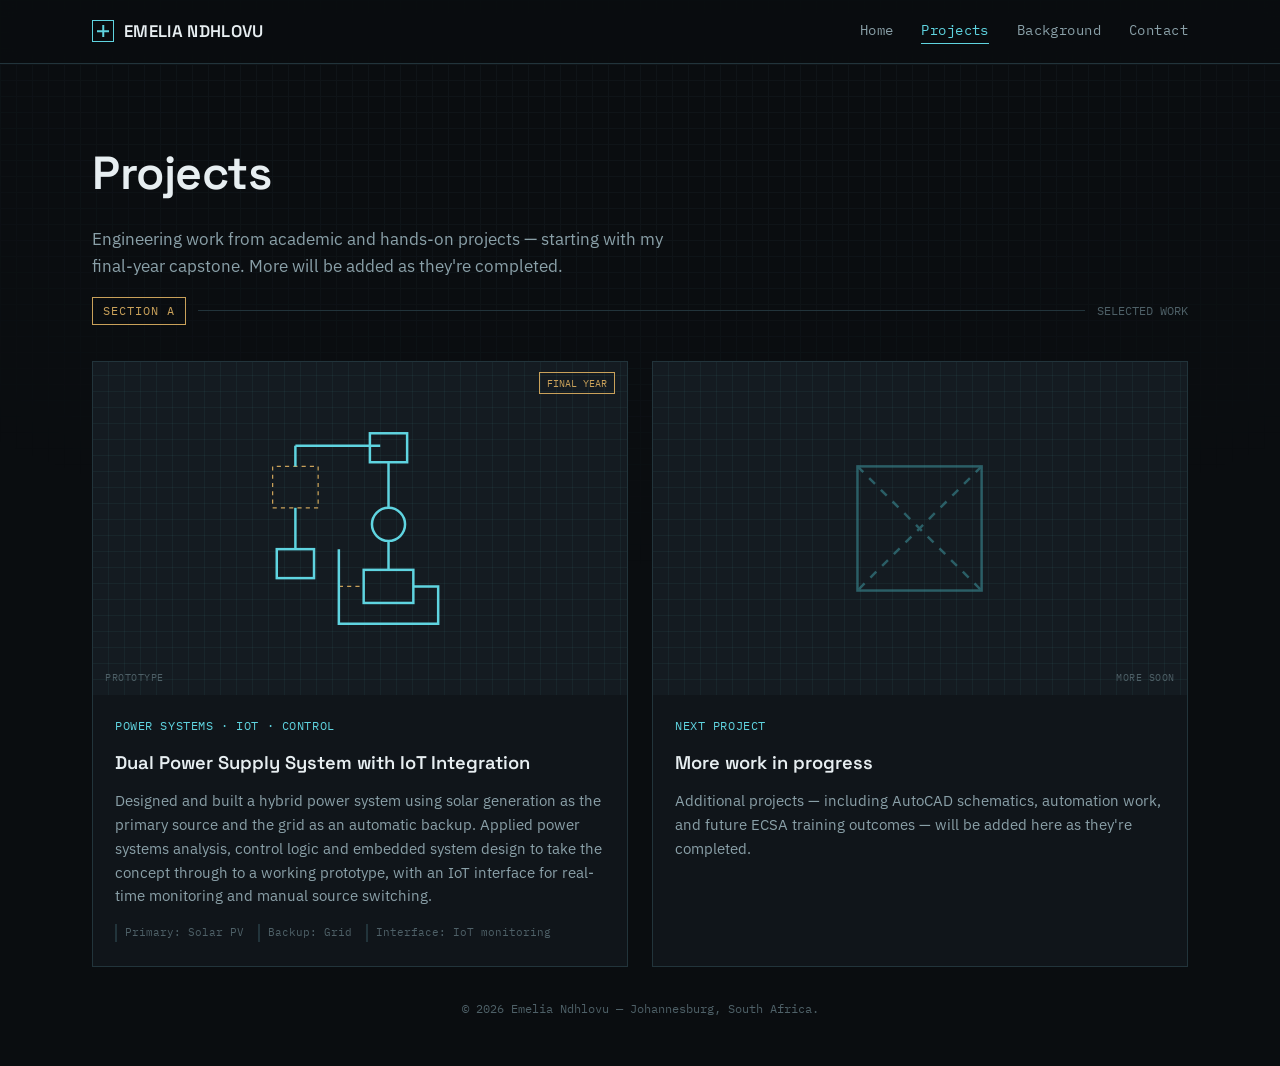
==== projects.html @ 5806769b "Add files via upload" ====
<!DOCTYPE html>
<html lang="en">
<head>
<meta charset="UTF-8">
<meta name="viewport" content="width=device-width, initial-scale=1.0">
<title>Projects — Emelia Ndhlovu</title>
<link rel="preconnect" href="https://fonts.googleapis.com">
<link href="https://fonts.googleapis.com/css2?family=Space+Grotesk:wght@400;500;600;700&family=IBM+Plex+Sans:wght@400;500;600&family=IBM+Plex+Mono:wght@400;500;600&display=swap" rel="stylesheet">
<link rel="stylesheet" href="style.css">
</head>
<body>

<div class="grid-bg" aria-hidden="true"></div>

<header>
  <div class="nav">
    <a href="index.html" class="brand"><span class="mark"></span>EMELIA NDHLOVU</a>
    <nav class="links">
      <a href="index.html">Home</a>
      <a href="projects.html" class="active">Projects</a>
      <a href="background.html">Background</a>
      <a href="contact.html">Contact</a>
    </nav>
  </div>
</header>

<main>

  <section class="wrap page-header">
    <h1 class="page-title">Projects</h1>
    <p class="page-lede">Engineering work from academic and hands-on projects — starting with my final-year capstone. More will be added as they're completed.</p>
  </section>

  <section class="wrap">
    <div class="sheet-label">
      <span class="tag">SECTION A</span>
      <span class="rule"></span>
      <span class="num">SELECTED WORK</span>
    </div>

    <div class="projects-grid">

      <article class="project-card">
        <div class="project-viewport">
          <span class="rev-tag">FINAL YEAR</span>
          <svg viewBox="0 0 100 100" fill="none" stroke="#5FD4E0" stroke-width="1.2">
            <rect x="10" y="60" width="18" height="14"/>
            <path d="M19 60 L19 40"/>
            <path d="M8 40 L30 40 L30 20 L8 20 Z" stroke-dasharray="2 2" stroke-width="0.6" stroke="#C9A15A"/>
            <path d="M19 20 L19 10"/>
            <path d="M19 10 L60 10"/>
            <rect x="55" y="4" width="18" height="14"/>
            <path d="M64 18 L64 40"/>
            <circle cx="64" cy="48" r="8"/>
            <path d="M64 56 L64 70"/>
            <rect x="52" y="70" width="24" height="16"/>
            <path d="M40 78 L52 78" stroke-dasharray="2 2" stroke-width="0.6" stroke="#C9A15A"/>
            <path d="M40 60 L40 96 L88 96 L88 78 L76 78" />
          </svg>
          <span class="scale-tag">PROTOTYPE</span>
        </div>
        <div class="project-body">
          <span class="meta">Power Systems · IoT · Control</span>
          <h3>Dual Power Supply System with IoT Integration</h3>
          <p>Designed and built a hybrid power system using solar generation as the primary source and the grid as an automatic backup. Applied power systems analysis, control logic and embedded system design to take the concept through to a working prototype, with an IoT interface for real-time monitoring and manual source switching.</p>
          <div class="specs">
            <span>Primary: Solar PV</span>
            <span>Backup: Grid</span>
            <span>Interface: IoT monitoring</span>
          </div>
        </div>
      </article>

      <article class="project-card">
        <div class="project-viewport">
          <span class="scale-tag" style="left:auto; right:12px;">MORE SOON</span>
          <svg viewBox="0 0 100 100" fill="none" stroke="#3A8B94" stroke-width="1.2" opacity="0.6">
            <line x1="20" y1="20" x2="80" y2="80" stroke-dasharray="4 4"/>
            <line x1="80" y1="20" x2="20" y2="80" stroke-dasharray="4 4"/>
            <rect x="20" y="20" width="60" height="60"/>
          </svg>
        </div>
        <div class="project-body">
          <span class="meta">Next Project</span>
          <h3>More work in progress</h3>
          <p>Additional projects — including AutoCAD schematics, automation work, and future ECSA training outcomes — will be added here as they're completed.</p>
        </div>
      </article>

    </div>
  </section>

</main>

<footer>
  © 2026 Emelia Ndhlovu — Johannesburg, South Africa.
</footer>

</body>
</html>
---- style.css ----
:root{
  --void:#0A0D10;
  --panel:#10151A;
  --panel-2:#141B21;
  --line:#22343B;
  --line-soft:#1A2429;
  --cyan:#5FD4E0;
  --cyan-dim:#3A8B94;
  --brass:#C9A15A;
  --text:#E7EEF1;
  --text-dim:#8AA0A8;
  --text-faint:#4E6067;
  --danger:#D9704F;
}
*{box-sizing:border-box;}
html{scroll-behavior:smooth;}
@media (prefers-reduced-motion: reduce){ html{scroll-behavior:auto;} *{animation-duration:0.01ms !important; transition-duration:0.01ms !important;} }

body{
  margin:0;
  background:var(--void);
  color:var(--text);
  font-family:'IBM Plex Sans', sans-serif;
  font-size:16px;
  line-height:1.6;
}

.grid-bg{
  position:fixed; inset:0; z-index:0; pointer-events:none;
  background-image:
    linear-gradient(var(--line-soft) 1px, transparent 1px),
    linear-gradient(90deg, var(--line-soft) 1px, transparent 1px),
    linear-gradient(var(--line) 1px, transparent 1px),
    linear-gradient(90deg, var(--line) 1px, transparent 1px);
  background-size: 16px 16px, 16px 16px, 128px 128px, 128px 128px;
  opacity:0.35;
  mask-image: radial-gradient(ellipse 90% 70% at 50% 0%, black 40%, transparent 90%);
}

a{color:inherit;}
.wrap{max-width:1160px; margin:0 auto; padding:0 32px; position:relative; z-index:1;}
@media (max-width:640px){ .wrap{padding:0 20px;} }

::selection{ background:var(--cyan); color:var(--void); }
:focus-visible{ outline:2px solid var(--cyan); outline-offset:3px; }

/* ---------- NAV ---------- */
header{
  position:sticky; top:0; z-index:50;
  background:rgba(10,13,16,0.85);
  backdrop-filter:blur(8px);
  border-bottom:1px solid var(--line);
}
.nav{
  display:flex; align-items:center; justify-content:space-between;
  padding:18px 32px; max-width:1160px; margin:0 auto;
}
.brand{
  font-family:'Space Grotesk', sans-serif; font-weight:600; font-size:1.05rem;
  letter-spacing:0.02em; text-decoration:none; display:flex; align-items:center; gap:10px;
}
.brand .mark{
  width:22px; height:22px; border:1.5px solid var(--cyan); position:relative; flex-shrink:0;
}
.brand .mark::before, .brand .mark::after{
  content:''; position:absolute; background:var(--cyan);
}
.brand .mark::before{ width:1.5px; height:12px; top:50%; left:50%; transform:translate(-50%,-50%); }
.brand .mark::after{ height:1.5px; width:12px; top:50%; left:50%; transform:translate(-50%,-50%); }

nav.links{ display:flex; gap:28px; list-style:none; margin:0; padding:0; }
nav.links a{
  text-decoration:none; color:var(--text-dim); font-size:0.88rem;
  font-family:'IBM Plex Mono', monospace; letter-spacing:0.03em;
  transition:color 0.2s; padding-bottom:2px; border-bottom:1px solid transparent;
}
nav.links a:hover{ color:var(--cyan); }
nav.links a.active{ color:var(--cyan); border-bottom-color:var(--cyan); }
@media (max-width:640px){ nav.links{ gap:16px; } nav.links a{ font-size:0.75rem; } }

/* ---------- section label / eyebrow ---------- */
.sheet-label{
  display:flex; align-items:center; gap:12px; margin-bottom:36px;
}
.sheet-label .tag{
  font-family:'IBM Plex Mono', monospace; font-size:0.78rem; color:var(--brass);
  border:1px solid var(--brass); padding:3px 10px; letter-spacing:0.08em;
}
.sheet-label .rule{ flex:1; height:1px; background:var(--line); }
.sheet-label .num{ font-family:'IBM Plex Mono', monospace; font-size:0.78rem; color:var(--text-faint); }

section{ position:relative; z-index:1; padding:96px 0; }
@media (max-width:640px){ section{ padding:64px 0; } }
.page-header{ padding-top:72px; padding-bottom:0; }

h1,h2,h3{ font-family:'Space Grotesk', sans-serif; margin:0; }

/* ---------- HERO ---------- */
.hero{ padding-top:88px; padding-bottom:88px; }
.hero-grid{
  display:grid; grid-template-columns:1.3fr 1fr; gap:56px; align-items:center;
}
@media (max-width:860px){ .hero-grid{ grid-template-columns:1fr; } }

.hero-eyebrow{
  font-family:'IBM Plex Mono', monospace; color:var(--cyan); font-size:0.85rem;
  letter-spacing:0.12em; text-transform:uppercase; margin-bottom:18px; display:block;
}
.hero h1{
  font-size:clamp(2.3rem, 5vw, 3.6rem); font-weight:600; line-height:1.08; letter-spacing:-0.01em;
}
.hero h1 .accent{ color:var(--cyan); }
.hero p.lede{
  color:var(--text-dim); font-size:1.08rem; max-width:52ch; margin-top:22px;
}
.hero-actions{ margin-top:34px; display:flex; gap:16px; flex-wrap:wrap; }

.page-title{
  font-size:clamp(2rem, 4.5vw, 2.9rem); font-weight:600; letter-spacing:-0.01em;
}
.page-lede{ color:var(--text-dim); font-size:1.05rem; max-width:60ch; margin-top:16px; }

.btn{
  font-family:'IBM Plex Mono', monospace; font-size:0.85rem; letter-spacing:0.03em;
  padding:12px 22px; text-decoration:none; display:inline-flex; align-items:center; gap:8px;
  border:1px solid var(--line); transition:all 0.2s; cursor:pointer; background:none; color:var(--text);
}
.btn-primary{ background:var(--cyan); color:var(--void); border-color:var(--cyan); font-weight:600; }
.btn-primary:hover{ background:transparent; color:var(--cyan); }
.btn-ghost{ color:var(--text); }
.btn-ghost:hover{ border-color:var(--cyan); color:var(--cyan); }

/* title block */
.title-block{
  border:1px solid var(--line);
  background:var(--panel);
  font-family:'IBM Plex Mono', monospace;
  font-size:0.78rem;
  position:relative;
}
.title-block .tb-top{
  display:grid; grid-template-columns:1fr; padding:16px 18px;
  border-bottom:1px solid var(--line);
}
.title-block .tb-name{ font-family:'Space Grotesk', sans-serif; font-size:1.15rem; font-weight:600; color:var(--text); }
.title-block .tb-role{ color:var(--cyan); margin-top:4px; }
.tb-rows{ display:grid; grid-template-columns:1fr 1fr; }
.tb-cell{
  padding:11px 18px; border-top:1px solid var(--line); border-right:1px solid var(--line);
}
.tb-cell:nth-child(even){ border-right:none; }
.tb-cell .k{ color:var(--text-faint); font-size:0.68rem; letter-spacing:0.08em; text-transform:uppercase; display:block; margin-bottom:4px; }
.tb-cell .v{ color:var(--text); }
.corner-ticks{ position:absolute; inset:-1px; pointer-events:none; }
.corner-ticks span{ position:absolute; width:9px; height:9px; }
.corner-ticks span:nth-child(1){ top:-1px; left:-1px; border-top:2px solid var(--brass); border-left:2px solid var(--brass); }
.corner-ticks span:nth-child(2){ top:-1px; right:-1px; border-top:2px solid var(--brass); border-right:2px solid var(--brass); }
.corner-ticks span:nth-child(3){ bottom:-1px; left:-1px; border-bottom:2px solid var(--brass); border-left:2px solid var(--brass); }
.corner-ticks span:nth-child(4){ bottom:-1px; right:-1px; border-bottom:2px solid var(--brass); border-right:2px solid var(--brass); }

/* ---------- PROJECTS ---------- */
.projects-grid{
  display:grid; grid-template-columns:repeat(2, 1fr); gap:24px;
}
@media (max-width:760px){ .projects-grid{ grid-template-columns:1fr; } }

.project-card{
  border:1px solid var(--line); background:var(--panel);
  display:flex; flex-direction:column; overflow:hidden;
  transition:border-color 0.25s, transform 0.25s;
}
.project-card:hover{ border-color:var(--cyan-dim); transform:translateY(-2px); }

.project-viewport{
  aspect-ratio:16/10; position:relative; overflow:hidden;
  background:
    repeating-linear-gradient(0deg, transparent, transparent 15px, rgba(95,212,224,0.05) 15px, rgba(95,212,224,0.05) 16px),
    repeating-linear-gradient(90deg, transparent, transparent 15px, rgba(95,212,224,0.05) 15px, rgba(95,212,224,0.05) 16px),
    var(--panel-2);
  display:flex; align-items:center; justify-content:center;
}
.project-viewport svg{ width:62%; height:62%; }
.project-viewport .scale-tag{
  position:absolute; bottom:10px; left:12px; font-family:'IBM Plex Mono', monospace;
  font-size:0.65rem; color:var(--text-faint); letter-spacing:0.05em;
}
.project-viewport .rev-tag{
  position:absolute; top:10px; right:12px; font-family:'IBM Plex Mono', monospace;
  font-size:0.65rem; color:var(--brass); border:1px solid var(--brass); padding:2px 7px;
}

.project-body{ padding:22px 22px 24px; display:flex; flex-direction:column; gap:12px; flex:1; }
.project-body h3{ font-size:1.15rem; font-weight:600; }
.project-body .meta{
  font-family:'IBM Plex Mono', monospace; font-size:0.72rem; color:var(--cyan);
  letter-spacing:0.05em; text-transform:uppercase;
}
.project-body p{ color:var(--text-dim); font-size:0.93rem; margin:0; }
.specs{ display:flex; gap:14px; flex-wrap:wrap; margin-top:4px; }
.specs span{
  font-family:'IBM Plex Mono', monospace; font-size:0.7rem; color:var(--text-faint);
  border-left:2px solid var(--line); padding-left:8px;
}
.project-link{
  margin-top:10px; font-family:'IBM Plex Mono', monospace; font-size:0.78rem;
  color:var(--text); text-decoration:none; display:inline-flex; align-items:center; gap:6px;
}
.project-link:hover{ color:var(--cyan); }

/* ---------- BACKGROUND / CV (interactive) ---------- */
.tabs{
  display:flex; gap:8px; flex-wrap:wrap; margin-bottom:44px;
  border-bottom:1px solid var(--line); padding-bottom:0;
}
.tab-btn{
  font-family:'IBM Plex Mono', monospace; font-size:0.82rem; letter-spacing:0.03em;
  background:none; border:none; color:var(--text-dim); padding:12px 18px; cursor:pointer;
  border-bottom:2px solid transparent; margin-bottom:-1px; transition:color 0.2s, border-color 0.2s;
}
.tab-btn:hover{ color:var(--text); }
.tab-btn.active{ color:var(--cyan); border-bottom-color:var(--cyan); }
.tab-panel{ display:none; animation:fadeIn 0.3s ease; }
.tab-panel.active{ display:block; }
@keyframes fadeIn{ from{ opacity:0; transform:translateY(6px); } to{ opacity:1; transform:translateY(0); } }

.bio-block{ display:grid; grid-template-columns:1fr 1fr; gap:40px; }
@media (max-width:800px){ .bio-block{ grid-template-columns:1fr; } }
.bio-block p{ color:var(--text-dim); margin:0 0 16px; }
.bio-block p:last-child{ margin-bottom:0; }
.bio-fact-list{ list-style:none; margin:0; padding:0; display:flex; flex-direction:column; gap:0; border:1px solid var(--line); align-self:start; }
.bio-fact-list li{
  display:flex; justify-content:space-between; gap:12px; padding:14px 18px;
  border-bottom:1px solid var(--line); font-size:0.9rem;
}
.bio-fact-list li:last-child{ border-bottom:none; }
.bio-fact-list li .k{ color:var(--text-faint); font-family:'IBM Plex Mono', monospace; font-size:0.72rem; text-transform:uppercase; letter-spacing:0.06em; }
.bio-fact-list li .v{ color:var(--text); text-align:right; }

.cv-layout{ display:grid; grid-template-columns:220px 1fr; gap:48px; }
@media (max-width:760px){ .cv-layout{ grid-template-columns:1fr; } }
.cv-side{ position:sticky; top:96px; align-self:start; }
.cv-side .btn{ width:100%; justify-content:center; }
.cv-side .skills-list{ margin-top:28px; list-style:none; padding:0; }
.cv-side .skills-list li{
  font-family:'IBM Plex Mono', monospace; font-size:0.75rem; color:var(--text-dim);
  padding:7px 0; border-bottom:1px solid var(--line-soft); display:flex; justify-content:space-between;
}
.cv-side .skills-list li span.lvl{ color:var(--brass); }

.timeline{ border-left:1px solid var(--line); padding-left:28px; display:flex; flex-direction:column; gap:40px; }
.tl-item{ position:relative; }
.tl-item::before{
  content:''; position:absolute; left:-33px; top:4px; width:9px; height:9px;
  border:2px solid var(--cyan); background:var(--void);
}
.tl-item .tl-date{ font-family:'IBM Plex Mono', monospace; font-size:0.75rem; color:var(--text-faint); }
.tl-item h3{ font-size:1.1rem; margin-top:6px; }
.tl-item .tl-org{ color:var(--cyan); font-size:0.9rem; margin-top:2px; }
.tl-item p{ color:var(--text-dim); font-size:0.92rem; margin-top:10px; max-width:62ch; }

.cert-grid{ display:grid; grid-template-columns:repeat(2,1fr); gap:18px; }
@media (max-width:700px){ .cert-grid{ grid-template-columns:1fr; } }
.cert-card{ border:1px solid var(--line); background:var(--panel); padding:20px; }
.cert-card .cert-tag{ font-family:'IBM Plex Mono', monospace; font-size:0.68rem; color:var(--brass); letter-spacing:0.06em; text-transform:uppercase; }
.cert-card h3{ font-size:1rem; margin-top:8px; }
.cert-card p{ color:var(--text-dim); font-size:0.88rem; margin-top:8px; }

/* ---------- CONTACT ---------- */
.contact-panel{
  border:1px solid var(--line); background:var(--panel);
  padding:52px 48px; display:grid; grid-template-columns:1fr auto; align-items:center; gap:32px;
  position:relative;
}
@media (max-width:700px){ .contact-panel{ grid-template-columns:1fr; padding:36px 26px; } }
.contact-panel h2{ font-size:1.9rem; max-width:16ch; }
.contact-panel p{ color:var(--text-dim); margin-top:12px; }
.contact-actions{ display:flex; flex-direction:column; gap:12px; }

.contact-layout{ display:grid; grid-template-columns:1fr 1fr; gap:48px; align-items:start; }
@media (max-width:820px){ .contact-layout{ grid-template-columns:1fr; } }

.contact-cards{ display:flex; flex-direction:column; gap:14px; }
.contact-card{
  border:1px solid var(--line); background:var(--panel); padding:18px 20px;
  display:flex; align-items:center; justify-content:space-between; gap:12px;
}
.contact-card .k{ font-family:'IBM Plex Mono', monospace; font-size:0.68rem; color:var(--text-faint); text-transform:uppercase; letter-spacing:0.06em; display:block; margin-bottom:4px; }
.contact-card .v{ font-size:0.95rem; color:var(--text); }
.copy-btn{
  font-family:'IBM Plex Mono', monospace; font-size:0.72rem; color:var(--text-dim);
  border:1px solid var(--line); background:none; padding:7px 12px; cursor:pointer; transition:all 0.2s; flex-shrink:0;
}
.copy-btn:hover{ border-color:var(--cyan); color:var(--cyan); }
.copy-btn.copied{ border-color:var(--cyan); color:var(--cyan); }

.form-card{ border:1px solid var(--line); background:var(--panel); padding:32px; position:relative; }
.form-field{ margin-bottom:20px; }
.form-field label{
  display:block; font-family:'IBM Plex Mono', monospace; font-size:0.72rem; color:var(--text-faint);
  text-transform:uppercase; letter-spacing:0.06em; margin-bottom:8px;
}
.form-field input, .form-field textarea{
  width:100%; background:var(--void); border:1px solid var(--line); color:var(--text);
  padding:12px 14px; font-family:'IBM Plex Sans', sans-serif; font-size:0.92rem;
  transition:border-color 0.2s;
}
.form-field input:focus, .form-field textarea:focus{ outline:none; border-color:var(--cyan); }
.form-field textarea{ resize:vertical; min-height:110px; }
.form-note{ font-size:0.78rem; color:var(--text-faint); margin-top:14px; font-family:'IBM Plex Mono', monospace; }
.form-status{ font-family:'IBM Plex Mono', monospace; font-size:0.85rem; margin-top:14px; color:var(--cyan); display:none; }
.form-status.show{ display:block; }

footer{
  padding:32px 0 48px; text-align:center; color:var(--text-faint);
  font-family:'IBM Plex Mono', monospace; font-size:0.75rem; position:relative; z-index:1;
}

@media print{
  header, footer, .no-print{ display:none !important; }
  body{ background:#fff; color:#111; }
  .grid-bg{ display:none; }
  .tab-panel{ display:block !important; margin-bottom:36px; page-break-inside:avoid; }
  .tl-item::before{ border-color:#333; }
  .bio-fact-list li .v, .bio-fact-list li .k, .cv-side .skills-list li{ color:#111; }
}
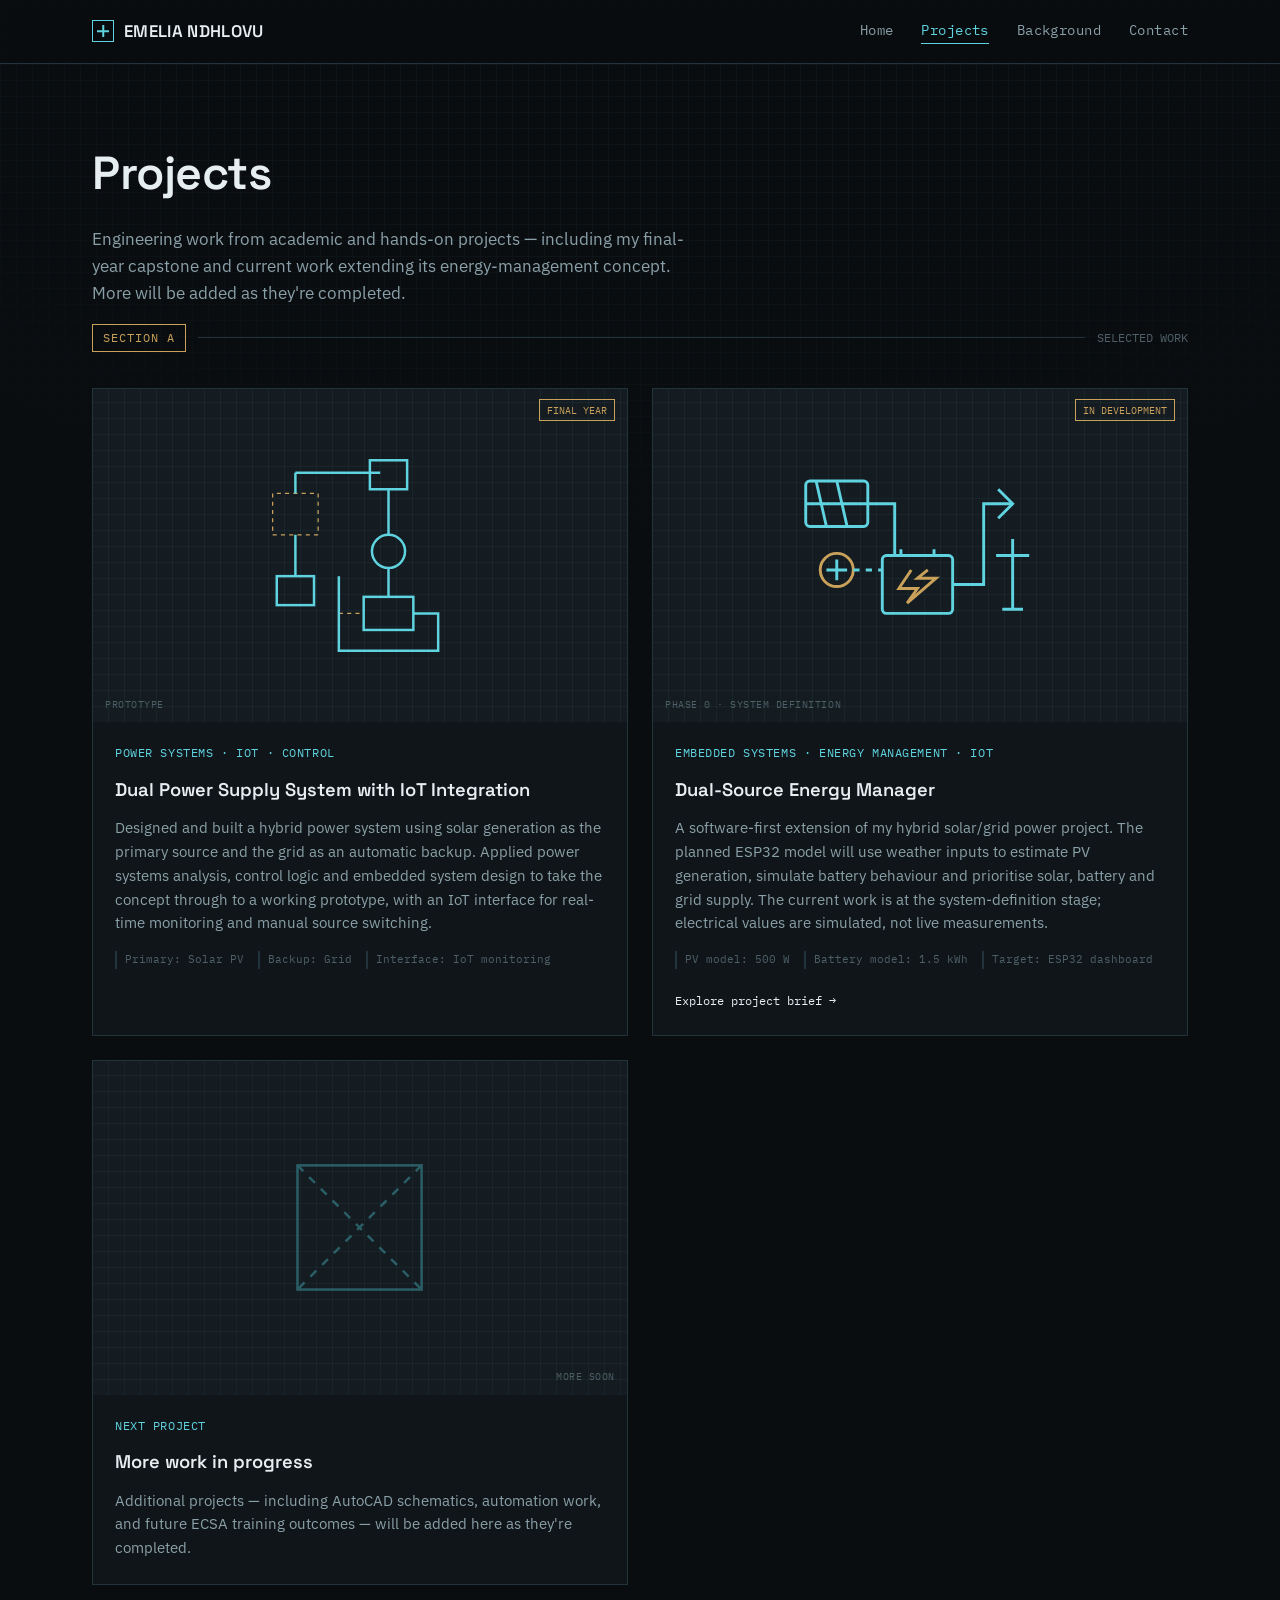
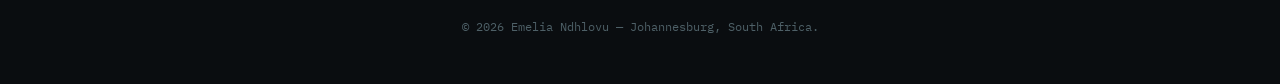
==== commit 56a28a47: "Add dual-source energy manager to projects portfolio" ====
--- a/projects.html
+++ b/projects.html
@@ -28,7 +28,7 @@
 
   <section class="wrap page-header">
     <h1 class="page-title">Projects</h1>
-    <p class="page-lede">Engineering work from academic and hands-on projects — starting with my final-year capstone. More will be added as they're completed.</p>
+    <p class="page-lede">Engineering work from academic and hands-on projects — including my final-year capstone and current work extending its energy-management concept. More will be added as they're completed.</p>
   </section>
 
   <section class="wrap">
@@ -43,7 +43,7 @@
       <article class="project-card">
         <div class="project-viewport">
           <span class="rev-tag">FINAL YEAR</span>
-          <svg viewBox="0 0 100 100" fill="none" stroke="#5FD4E0" stroke-width="1.2">
+          <svg viewBox="0 0 100 100" fill="none" stroke="#5FD4E0" stroke-width="1.2" role="img" aria-label="Hybrid solar and grid power system diagram">
             <rect x="10" y="60" width="18" height="14"/>
             <path d="M19 60 L19 40"/>
             <path d="M8 40 L30 40 L30 20 L8 20 Z" stroke-dasharray="2 2" stroke-width="0.6" stroke="#C9A15A"/>
@@ -55,7 +55,7 @@
             <path d="M64 56 L64 70"/>
             <rect x="52" y="70" width="24" height="16"/>
             <path d="M40 78 L52 78" stroke-dasharray="2 2" stroke-width="0.6" stroke="#C9A15A"/>
-            <path d="M40 60 L40 96 L88 96 L88 78 L76 78" />
+            <path d="M40 60 L40 96 L88 96 L88 78 L76 78"/>
           </svg>
           <span class="scale-tag">PROTOTYPE</span>
         </div>
@@ -73,8 +73,40 @@
 
       <article class="project-card">
         <div class="project-viewport">
+          <span class="rev-tag">IN DEVELOPMENT</span>
+          <svg viewBox="0 0 120 100" fill="none" stroke="#5FD4E0" stroke-width="1.4" role="img" aria-label="Solar panel, battery and grid energy flow diagram">
+            <rect x="5" y="14" width="30" height="22" rx="2"/>
+            <path d="M10 14 L15 36 M20 14 L25 36 M5 25 L35 25"/>
+            <path d="M35 25 L48 25 L48 50"/>
+            <rect x="42" y="50" width="34" height="28" rx="2"/>
+            <path d="M51 47 L51 50 M67 47 L67 50"/>
+            <path d="M56 57 L50 66 L59 66 L54 73 L68 61 L59 61 L64 57" stroke="#C9A15A"/>
+            <path d="M76 64 L91 64 L91 25 L105 25"/>
+            <path d="M98 18 L105 25 L98 32"/>
+            <path d="M105 42 L105 76 M97 50 L113 50 M100 76 L110 76"/>
+            <circle cx="20" cy="57" r="8" stroke="#C9A15A"/>
+            <path d="M20 52 L20 62 M15 57 L25 57"/>
+            <path d="M28 57 L42 57" stroke-dasharray="3 3"/>
+          </svg>
+          <span class="scale-tag">PHASE 0 · SYSTEM DEFINITION</span>
+        </div>
+        <div class="project-body">
+          <span class="meta">Embedded Systems · Energy Management · IoT</span>
+          <h3>Dual-Source Energy Manager</h3>
+          <p>A software-first extension of my hybrid solar/grid power project. The planned ESP32 model will use weather inputs to estimate PV generation, simulate battery behaviour and prioritise solar, battery and grid supply. The current work is at the system-definition stage; electrical values are simulated, not live measurements.</p>
+          <div class="specs">
+            <span>PV model: 500 W</span>
+            <span>Battery model: 1.5 kWh</span>
+            <span>Target: ESP32 dashboard</span>
+          </div>
+          <a class="project-link" href="projects/dual-source-energy-manager/index.html">Explore project brief →</a>
+        </div>
+      </article>
+
+      <article class="project-card">
+        <div class="project-viewport">
           <span class="scale-tag" style="left:auto; right:12px;">MORE SOON</span>
-          <svg viewBox="0 0 100 100" fill="none" stroke="#3A8B94" stroke-width="1.2" opacity="0.6">
+          <svg viewBox="0 0 100 100" fill="none" stroke="#3A8B94" stroke-width="1.2" opacity="0.6" role="img" aria-label="Placeholder graphic for future projects">
             <line x1="20" y1="20" x2="80" y2="80" stroke-dasharray="4 4"/>
             <line x1="80" y1="20" x2="20" y2="80" stroke-dasharray="4 4"/>
             <rect x="20" y="20" width="60" height="60"/>
